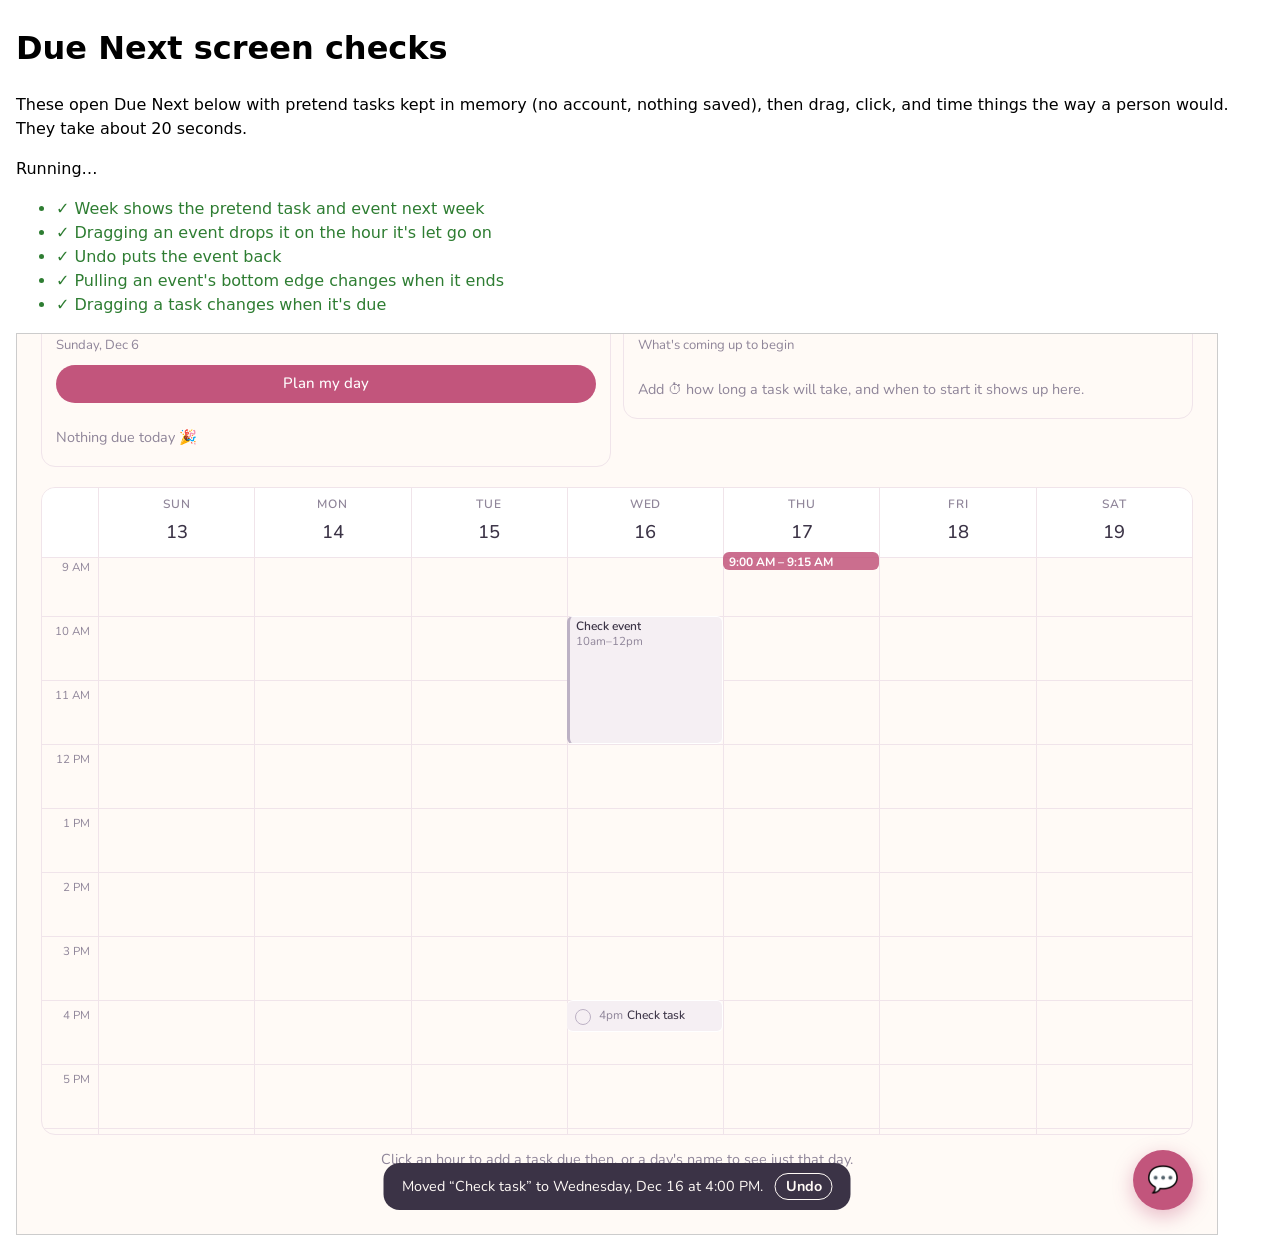
==== screen-checks.html @ c21f3531 "Update Due Next from the course project" ====
<!doctype html>
<html lang="en">
  <head>
    <meta charset="utf-8" />
    <meta name="viewport" content="width=device-width, initial-scale=1" />
    <title>Due Next Screen Checks</title>
    <style>
      body {
        font: 16px/1.5 system-ui, sans-serif;
        margin: 24px 16px;
      }
      .pass {
        color: #2e7d32;
      }
      .fail {
        color: #b3261e;
      }
      iframe {
        width: 1200px;
        max-width: 100%;
        height: 900px;
        border: 1px solid #ccc;
      }
    </style>
  </head>
  <body>
    <h1>Due Next screen checks</h1>
    <p>
      These open Due Next below with pretend tasks kept in memory (no account, nothing saved), then drag, click,
      and time things the way a person would. They take about 20 seconds.
    </p>
    <p id="summary">Running…</p>
    <ul id="results"></ul>
    <iframe id="app" title="Due Next on pretend data"></iframe>
    <script type="module">
      import { addDays, createEvent, createTask, EVENTS_KEY, startOfWeek, STORAGE_KEY, toDateKey } from "./tasks.js";

      // The pretend data: one task and one event next Wednesday, so nothing is ever in the past.
      const today = toDateKey(new Date());
      const wednesday = addDays(startOfWeek(today), 10);
      const thursday = addDays(wednesday, 1);
      const task = createTask({ name: "Check task", course: "", due: wednesday, time: "14:00" });
      const event = createEvent({ name: "Check event", date: wednesday, start: "10:00", end: "11:00" });
      window.screenCheckData = () => ({
        [STORAGE_KEY]: JSON.stringify([task]),
        [EVENTS_KEY]: JSON.stringify([event]),
        "due-view": JSON.stringify({ view: "week", dayLayout: "timeline" }),
        "due-morning-shown": today,
        "due-chat-greeting-seen": "true",
      });

      const frame = document.getElementById("app");
      const page = () => frame.contentDocument;
      const saved = (key) => JSON.parse(frame.contentWindow.localStorage.getItem(key));
      const pause = (ms) => new Promise((resolve) => setTimeout(resolve, ms));

      function assertEqual(actual, expected) {
        if (JSON.stringify(actual) !== JSON.stringify(expected)) {
          throw new Error(`expected ${JSON.stringify(expected)}, got ${JSON.stringify(actual)}`);
        }
      }

      async function waitFor(find, what, ms = 5000) {
        const until = Date.now() + ms;
        while (Date.now() < until) {
          const found = find();
          if (found) return found;
          await pause(50);
        }
        throw new Error(`never saw ${what}`);
      }

      function pointer(type, target, x, y) {
        const { PointerEvent } = frame.contentWindow;
        const buttons = type === "pointerup" ? 0 : 1;
        target.dispatchEvent(new PointerEvent(type, { bubbles: true, cancelable: true, clientX: x, clientY: y, pointerId: 1, button: 0, buttons, isPrimary: true }));
      }

      // Presses on `from` at a point, moves in small steps to another point, and lets go.
      async function drag(from, [x1, y1], [x2, y2]) {
        const grid = page().querySelector(".week-inner");
        pointer("pointerdown", from, x1, y1);
        for (let step = 1; step <= 6; step++) {
          pointer("pointermove", grid, x1 + ((x2 - x1) * step) / 6, y1 + ((y2 - y1) * step) / 6);
          await pause(16);
        }
        pointer("pointerup", grid, x2, y2);
        await pause(100);
      }

      // The middle of a day's column, and the top of an hour's row, on screen.
      const dayX = (dateKey) => {
        const heads = [...page().querySelectorAll(".week-day-head")];
        // Weeks start on Sunday, so a day's column is its weekday number.
        const { left, width } = heads[new Date(`${dateKey}T00:00:00`).getDay()].getBoundingClientRect();
        return left + width / 2;
      };
      const hourY = (hour) => page().querySelector(`.week-inner [data-hour="${hour}"]`).getBoundingClientRect().top;
      const scrollToHour = (hour) => page().querySelector(`.week-inner [data-hour="${hour}"]`).scrollIntoView({ block: "start" });
      const eventBlock = () => [...page().querySelectorAll(".due-event")].find((block) => block.textContent.includes("Check event"));
      const taskBlock = () => [...page().querySelectorAll(".week-task")].find((block) => block.textContent.includes("Check task"));
      const toast = () => page().getElementById("toast");

      const checks = [];
      const check = (name, body) => checks.push({ name, body });

      check("Week shows the pretend task and event next week", async () => {
        frame.src = "index.html?screen-check";
        await waitFor(() => page()?.querySelector(".week-inner"), "the week grid");
        page().getElementById("next-period").click();
        await waitFor(eventBlock, "Check event");
        await waitFor(taskBlock, "Check task");
      });

      check("Dragging an event drops it on the hour it's let go on", async () => {
        scrollToHour(9);
        const block = eventBlock();
        const x = dayX(wednesday);
        await drag(block, [x, block.getBoundingClientRect().top + 4], [x, hourY(13) + 4]);
        const moved = saved(EVENTS_KEY)[0];
        assertEqual([moved.date, moved.start, moved.end], [wednesday, "13:00", "14:00"]);
        if (!toast().textContent.startsWith("Moved “Check event”")) throw new Error(`message said “${toast().textContent}”`);
      });

      check("Undo puts the event back", async () => {
        toast().querySelector(".toast-undo").click();
        await pause(100);
        const back = saved(EVENTS_KEY)[0];
        assertEqual([back.start, back.end], ["10:00", "11:00"]);
      });

      check("Pulling an event's bottom edge changes when it ends", async () => {
        scrollToHour(9);
        const handle = eventBlock().querySelector(".resize-handle");
        const x = dayX(wednesday);
        await drag(handle, [x, handle.getBoundingClientRect().top + 2], [x, hourY(12) + 2]);
        const stretched = saved(EVENTS_KEY)[0];
        assertEqual([stretched.start, stretched.end], ["10:00", "12:00"]);
      });

      check("Dragging a task changes when it's due", async () => {
        scrollToHour(13);
        const block = taskBlock();
        const x = dayX(wednesday);
        await drag(block, [x, block.getBoundingClientRect().top + 4], [x, hourY(16) + 4]);
        const moved = saved(STORAGE_KEY)[0];
        assertEqual([moved.due, moved.time], [wednesday, "16:00"]);
      });

      check("Dragging across empty time opens New event with those times", async () => {
        scrollToHour(8);
        const x = dayX(thursday);
        // The empty square for Thursday at 9 AM: the row starts with its hour label, then Sunday.
        const cell = page().querySelector(`.week-inner [data-hour="9"]`).children[new Date(`${thursday}T00:00:00`).getDay() + 1];
        await drag(cell, [x, hourY(9) + 2], [x, hourY(10) + 32]);
        const dialog = page().getElementById("add-dialog");
        assertEqual(dialog.open, true);
        const value = (id) => page().getElementById(id).value;
        assertEqual(
          [page().getElementById("add-dialog-title").textContent, value("event-start-hour"), value("event-start-minute"), value("event-end-hour"), value("event-end-minute")],
          ["New event", "9", "00", "10", "30"],
        );
        dialog.close();
      });

      check("A plain click on a task still opens it", async () => {
        taskBlock().querySelector(".chip-open").click();
        const dialog = page().getElementById("add-dialog");
        assertEqual([dialog.open, page().getElementById("add-dialog-title").textContent], [true, "Change task"]);
        dialog.close();
      });

      check("A message with Undo stays up for 10 seconds", async () => {
        scrollToHour(13);
        const block = taskBlock();
        const x = dayX(wednesday);
        await drag(block, [x, block.getBoundingClientRect().top + 4], [x, hourY(17) + 4]);
        const shownAt = Date.now();
        await waitFor(() => !toast().classList.contains("visible"), "the message close", 15000);
        const seconds = (Date.now() - shownAt) / 1000;
        if (seconds < 9.5 || seconds > 10.6) throw new Error(`it stayed up ${seconds.toFixed(1)} seconds`);
      });

      const results = document.getElementById("results");
      let failures = 0;
      for (const { name, body } of checks) {
        const item = document.createElement("li");
        try {
          await body();
          item.className = "pass";
          item.textContent = `✓ ${name}`;
        } catch (error) {
          failures++;
          item.className = "fail";
          item.textContent = `✗ ${name}: ${error.message}`;
        }
        results.append(item);
      }
      const summary = document.getElementById("summary");
      summary.textContent = failures ? `${failures} of ${checks.length} checks failed.` : `All ${checks.length} checks passed.`;
      summary.className = failures ? "fail" : "pass";
    </script>
  </body>
</html>
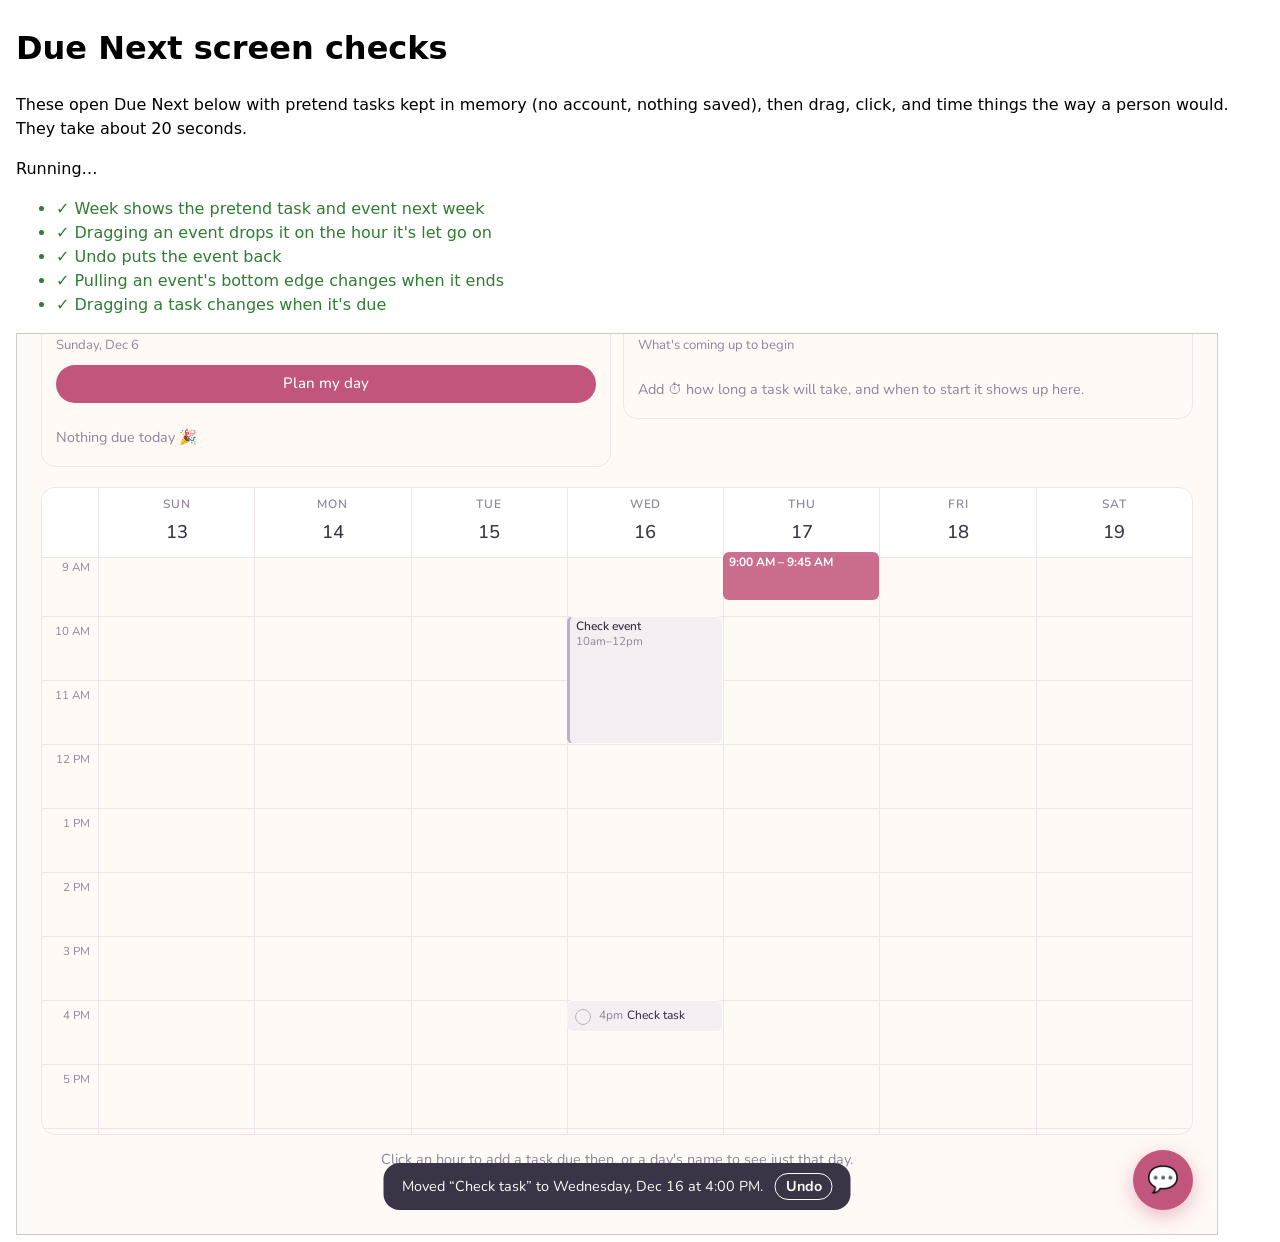
==== commit b31ca986: "Update Due Next from the course project" ====
--- a/screen-checks.html
+++ b/screen-checks.html
@@ -76,15 +76,27 @@
         target.dispatchEvent(new PointerEvent(type, { bubbles: true, cancelable: true, clientX: x, clientY: y, pointerId: 1, button: 0, buttons, isPrimary: true }));
       }
 
-      // Presses on `from` at a point, moves in small steps to another point, and lets go.
-      async function drag(from, [x1, y1], [x2, y2]) {
+      // Presses on `from` at a point, moves in small steps toward `target`, and lets go. `target` is
+      // measured again at every step, like a hand following the screen, so the calendar scrolling
+      // partway through (a trackpad brushed during the run) doesn't move where it lets go.
+      async function drag(from, [x1, y1], target) {
         const grid = page().querySelector(".week-inner");
+        const shift = () => grid.getBoundingClientRect().top;
+        const startShift = shift();
         pointer("pointerdown", from, x1, y1);
+        let x = x1;
+        let y = y1;
         for (let step = 1; step <= 6; step++) {
-          pointer("pointermove", grid, x1 + ((x2 - x1) * step) / 6, y1 + ((y2 - y1) * step) / 6);
+          const [x2, y2] = target();
+          // The start point scrolls along with the calendar, too.
+          const startY = y1 + shift() - startShift;
+          x = x1 + ((x2 - x1) * step) / 6;
+          y = startY + ((y2 - startY) * step) / 6;
+          pointer("pointermove", grid, x, y);
           await pause(16);
         }
-        pointer("pointerup", grid, x2, y2);
+        [x, y] = target();
+        pointer("pointerup", grid, x, y);
         await pause(100);
       }
 
@@ -116,7 +128,7 @@
         scrollToHour(9);
         const block = eventBlock();
         const x = dayX(wednesday);
-        await drag(block, [x, block.getBoundingClientRect().top + 4], [x, hourY(13) + 4]);
+        await drag(block, [x, block.getBoundingClientRect().top + 4], () => [dayX(wednesday), hourY(13) + 4]);
         const moved = saved(EVENTS_KEY)[0];
         assertEqual([moved.date, moved.start, moved.end], [wednesday, "13:00", "14:00"]);
         if (!toast().textContent.startsWith("Moved “Check event”")) throw new Error(`message said “${toast().textContent}”`);
@@ -133,7 +145,7 @@
         scrollToHour(9);
         const handle = eventBlock().querySelector(".resize-handle");
         const x = dayX(wednesday);
-        await drag(handle, [x, handle.getBoundingClientRect().top + 2], [x, hourY(12) + 2]);
+        await drag(handle, [x, handle.getBoundingClientRect().top + 2], () => [dayX(wednesday), hourY(12) + 2]);
         const stretched = saved(EVENTS_KEY)[0];
         assertEqual([stretched.start, stretched.end], ["10:00", "12:00"]);
       });
@@ -142,7 +154,7 @@
         scrollToHour(13);
         const block = taskBlock();
         const x = dayX(wednesday);
-        await drag(block, [x, block.getBoundingClientRect().top + 4], [x, hourY(16) + 4]);
+        await drag(block, [x, block.getBoundingClientRect().top + 4], () => [dayX(wednesday), hourY(16) + 4]);
         const moved = saved(STORAGE_KEY)[0];
         assertEqual([moved.due, moved.time], [wednesday, "16:00"]);
       });
@@ -152,7 +164,7 @@
         const x = dayX(thursday);
         // The empty square for Thursday at 9 AM: the row starts with its hour label, then Sunday.
         const cell = page().querySelector(`.week-inner [data-hour="9"]`).children[new Date(`${thursday}T00:00:00`).getDay() + 1];
-        await drag(cell, [x, hourY(9) + 2], [x, hourY(10) + 32]);
+        await drag(cell, [x, hourY(9) + 2], () => [dayX(thursday), hourY(10) + 32]);
         const dialog = page().getElementById("add-dialog");
         assertEqual(dialog.open, true);
         const value = (id) => page().getElementById(id).value;
@@ -174,7 +186,7 @@
         scrollToHour(13);
         const block = taskBlock();
         const x = dayX(wednesday);
-        await drag(block, [x, block.getBoundingClientRect().top + 4], [x, hourY(17) + 4]);
+        await drag(block, [x, block.getBoundingClientRect().top + 4], () => [dayX(wednesday), hourY(17) + 4]);
         const shownAt = Date.now();
         await waitFor(() => !toast().classList.contains("visible"), "the message close", 15000);
         const seconds = (Date.now() - shownAt) / 1000;
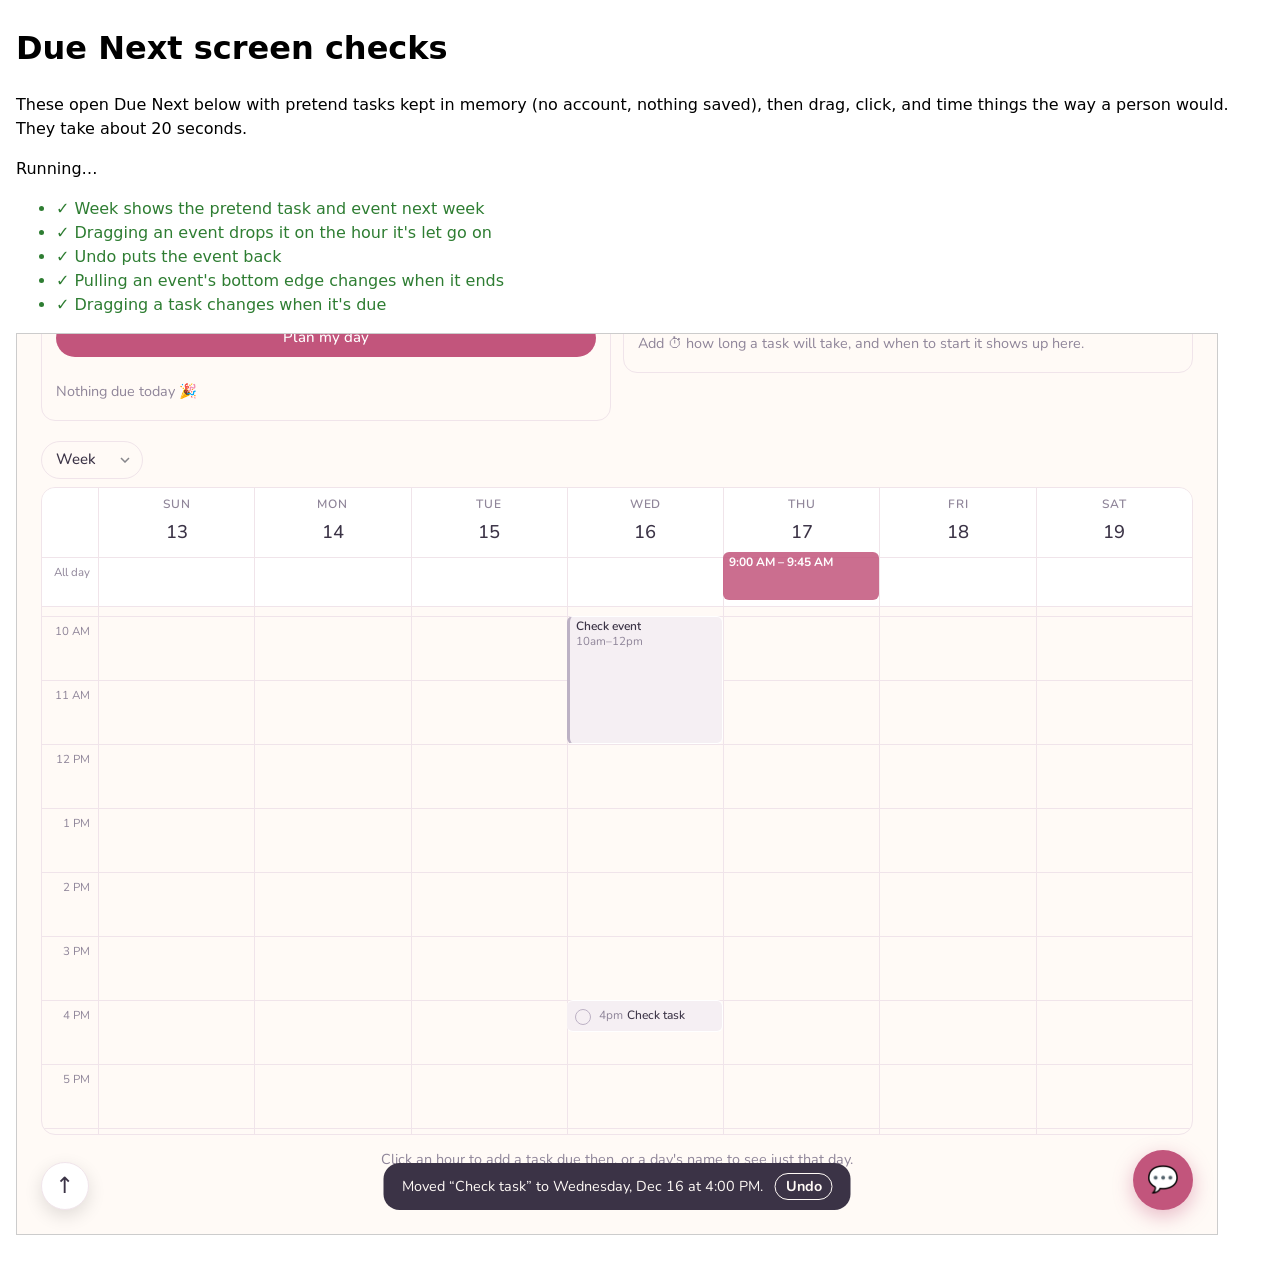
==== commit 7b317551: "Update Due Next from the course project" ====
--- a/screen-checks.html
+++ b/screen-checks.html
@@ -46,6 +46,7 @@
         [EVENTS_KEY]: JSON.stringify([event]),
         "due-view": JSON.stringify({ view: "week", dayLayout: "timeline" }),
         "due-morning-shown": today,
+        "due-sunday-shown": today,
         "due-chat-greeting-seen": "true",
       });
 
@@ -182,6 +183,51 @@
         dialog.close();
       });
 
+      check("Checking off a task can be undone", async () => {
+        taskBlock().querySelector(".chip-check").click();
+        assertEqual(saved(STORAGE_KEY)[0].done, true);
+        toast().querySelector(".toast-undo").click();
+        await pause(100);
+        assertEqual(saved(STORAGE_KEY)[0].done, false);
+      });
+
+      check("Deleting a task can be undone", async () => {
+        taskBlock().querySelector(".chip-delete").click();
+        assertEqual(saved(STORAGE_KEY).length, 0);
+        if (!toast().textContent.startsWith("Deleted “Check task”")) throw new Error(`message said “${toast().textContent}”`);
+        toast().querySelector(".toast-undo").click();
+        await pause(100);
+        assertEqual(saved(STORAGE_KEY).map((task) => task.name), ["Check task"]);
+        await waitFor(taskBlock, "Check task back on the calendar");
+      });
+
+      check("Keyboard shortcuts: Ctrl+N opens a new task, Ctrl+/ jumps to search, Ctrl+T goes to today", async () => {
+        const press = (key, target = page().body, ctrlKey = true) => {
+          const { KeyboardEvent } = frame.contentWindow;
+          target.dispatchEvent(new KeyboardEvent("keydown", { key, ctrlKey, bubbles: true, cancelable: true }));
+        };
+        const dialog = page().getElementById("add-dialog");
+        // A plain N does nothing; Ctrl+N opens the form.
+        press("n", page().body, false);
+        assertEqual(dialog.open, false);
+        press("n");
+        assertEqual([dialog.open, page().getElementById("add-dialog-title").textContent], [true, "New task"]);
+        dialog.close();
+        press("/");
+        const search = page().getElementById("search-input");
+        assertEqual(page().activeElement, search);
+        // In the search box, even Ctrl+N doesn't open a new task.
+        press("n", search);
+        assertEqual(dialog.open, false);
+        search.blur();
+        // The checks are looking at next week, so today's column isn't on screen until T.
+        assertEqual(Boolean(page().querySelector(".week-day-head.is-today")), false);
+        press("t");
+        assertEqual(Boolean(page().querySelector(".week-day-head.is-today")), true);
+        // Back to next week, where the other checks' pretend task is.
+        page().getElementById("next-period").click();
+      });
+
       check("A message with Undo stays up for 10 seconds", async () => {
         scrollToHour(13);
         const block = taskBlock();
@@ -191,6 +237,32 @@
         await waitFor(() => !toast().classList.contains("visible"), "the message close", 15000);
         const seconds = (Date.now() - shownAt) / 1000;
         if (seconds < 9.5 || seconds > 10.6) throw new Error(`it stayed up ${seconds.toFixed(1)} seconds`);
+      });
+
+      check("Dragging a task in Month moves it to the day it's dropped on, keeping its time", async () => {
+        const select = page().getElementById("view-select");
+        select.value = "month";
+        select.dispatchEvent(new Event("change", { bubbles: true }));
+        await pause(100);
+        const chip = [...page().querySelectorAll(".month-day [data-task-id]")].find((item) => item.textContent.includes("Check task"));
+        const cell = page().querySelector(`.month-day[data-date="${thursday}"]`);
+        chip.scrollIntoView({ block: "center" });
+        const from = chip.getBoundingClientRect();
+        const to = cell.getBoundingClientRect();
+        const timeBefore = saved(STORAGE_KEY)[0].time;
+        const [x1, y1] = [from.left + 10, from.top + from.height / 2];
+        const [x2, y2] = [to.left + to.width / 2, to.top + to.height / 2];
+        pointer("pointerdown", chip, x1, y1);
+        for (let step = 1; step <= 6; step++) {
+          pointer("pointermove", page().body, x1 + ((x2 - x1) * step) / 6, y1 + ((y2 - y1) * step) / 6);
+          await pause(16);
+        }
+        pointer("pointerup", page().body, x2, y2);
+        await pause(100);
+        assertEqual([saved(STORAGE_KEY)[0].due, saved(STORAGE_KEY)[0].time], [thursday, timeBefore]);
+        toast().querySelector(".toast-undo").click();
+        await pause(100);
+        assertEqual(saved(STORAGE_KEY)[0].due, wednesday);
       });
 
       const results = document.getElementById("results");
